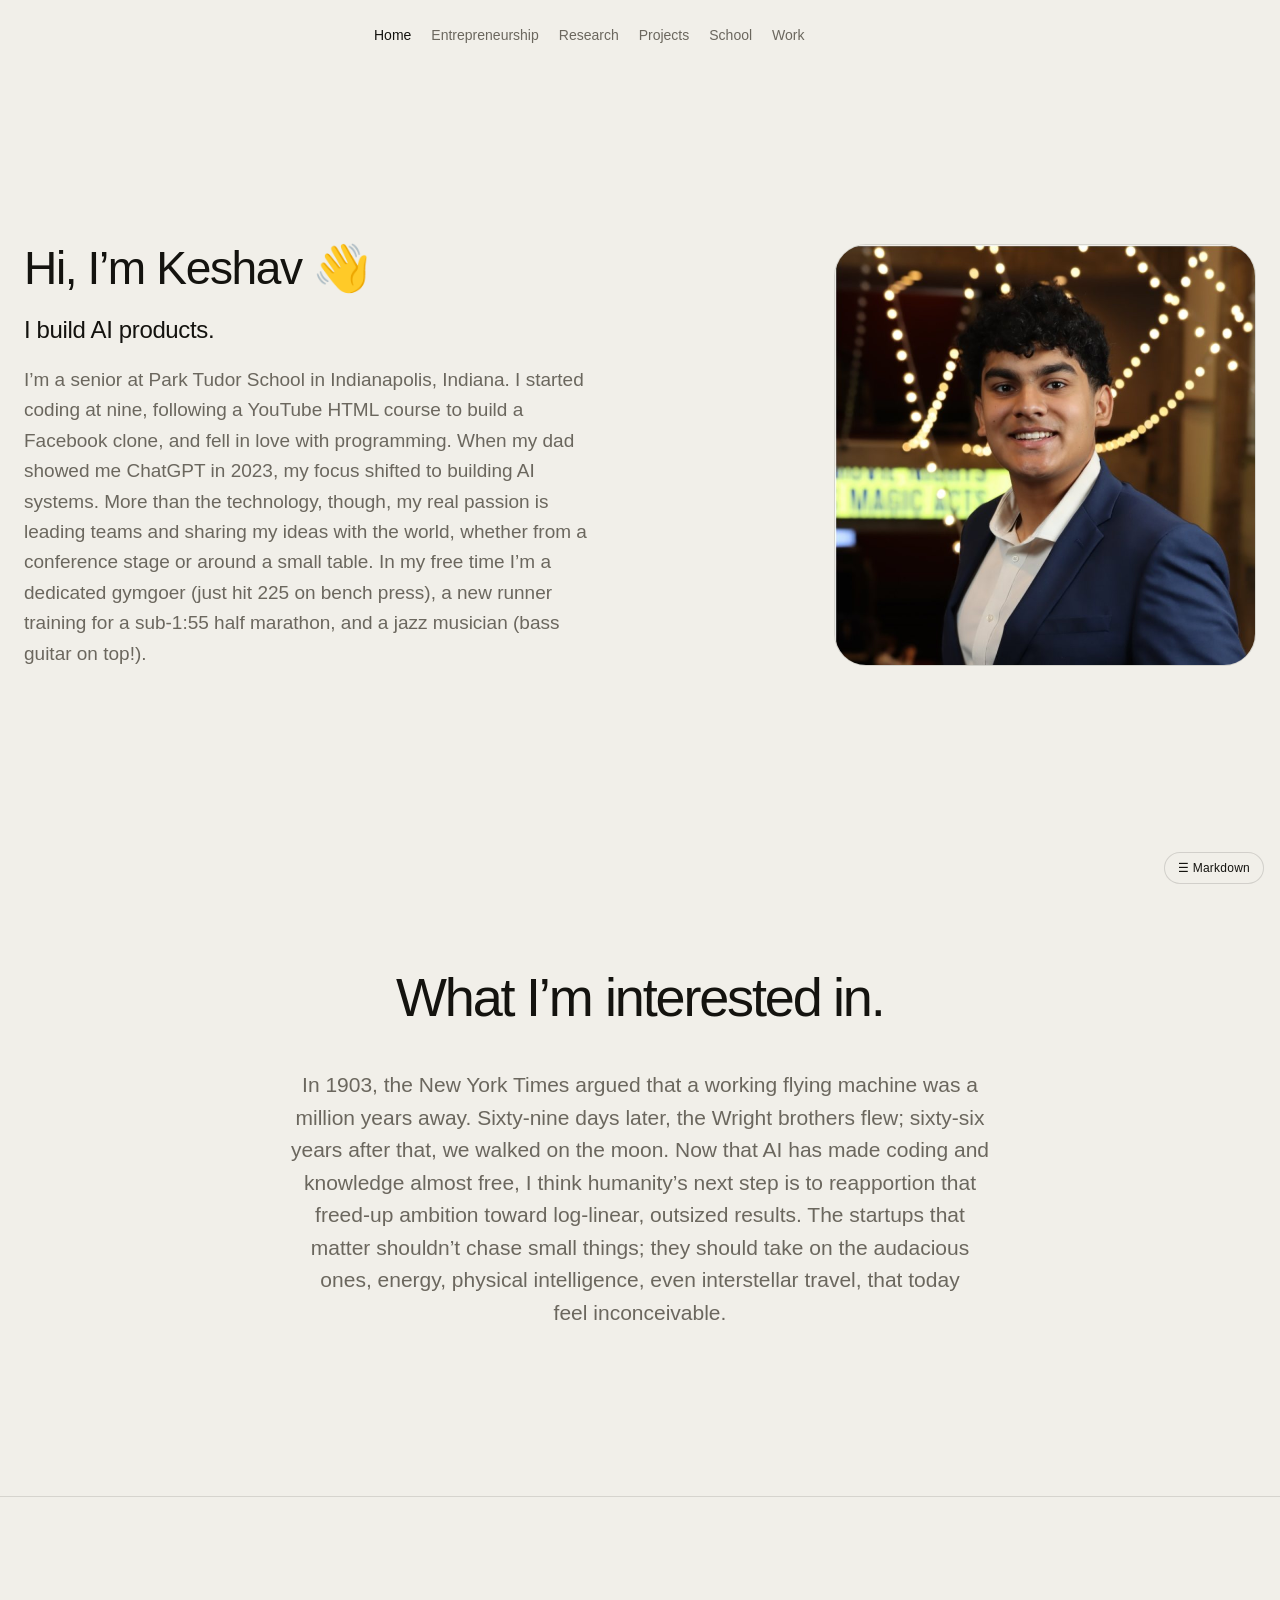
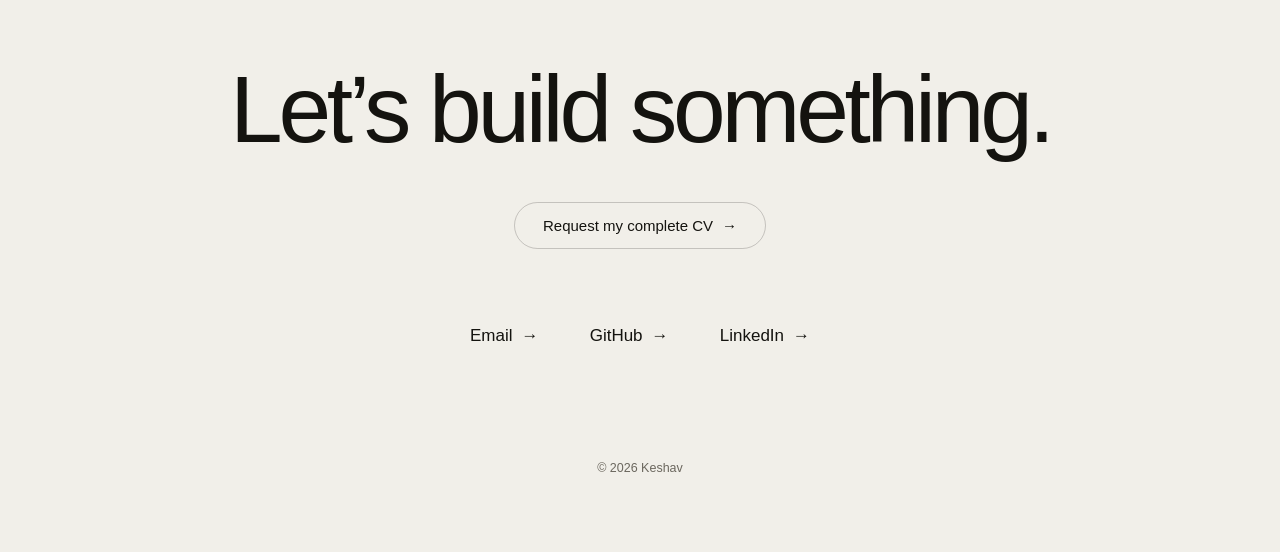
==== index.html @ a2567c6c "Link the EP live demo and note its ONNX Runtime port" ====
<!DOCTYPE html>
<html lang="en">
<head>
<meta charset="utf-8">
<meta name="viewport" content="width=device-width, initial-scale=1">
<title>Keshav Krishnan</title>
<meta name="description" content="Keshav Krishnan builds AI products: Kilra, a digital health app on the App Store; CropConnect; an IEEE IECON 2026 first-author paper on safe battery fast charging; and FIREWATCH, CROSSING, and GridWatch.">
<meta name="author" content="Keshav Krishnan">
<meta name="theme-color" content="#f1efe9">
<link rel="canonical" href="https://keshavkrishnan.vercel.app/">
<meta property="og:type" content="profile">
<meta property="og:site_name" content="Keshav Krishnan">
<meta property="og:title" content="Keshav Krishnan">
<meta property="og:description" content="Keshav Krishnan builds AI products: Kilra, a digital health app on the App Store; CropConnect; an IEEE IECON 2026 first-author paper on safe battery fast charging; and FIREWATCH, CROSSING, and GridWatch.">
<meta property="og:url" content="https://keshavkrishnan.vercel.app/">
<meta property="og:image" content="https://keshavkrishnan.vercel.app/assets/keshav.jpg">
<meta property="og:image:width" content="800">
<meta property="og:image:height" content="800">
<meta property="og:image:alt" content="Portrait of Keshav Krishnan">
<meta name="twitter:card" content="summary">
<meta name="twitter:title" content="Keshav Krishnan">
<meta name="twitter:description" content="Keshav Krishnan builds AI products: Kilra, a digital health app on the App Store; CropConnect; an IEEE IECON 2026 first-author paper on safe battery fast charging; and FIREWATCH, CROSSING, and GridWatch.">
<meta name="twitter:image" content="https://keshavkrishnan.vercel.app/assets/keshav.jpg">
<link rel="icon" type="image/svg+xml" href="[data-uri]">
<link rel="stylesheet" href="/site.css">
<style>
html{scroll-behavior:smooth}
body{margin:0;overflow-x:clip;background:#f1efe9;color:#14130f;font-family:"Helvetica Neue",Helvetica,Arial,sans-serif;-webkit-font-smoothing:antialiased;-moz-osx-font-smoothing:grayscale}
a{color:#14130f;text-decoration:none}
a:hover{color:#6b675e}
img{display:block}
::selection{background:rgba(20,19,15,.15)}
@keyframes omUp{0%{opacity:0;transform:translateY(90px) scale(.92);filter:blur(11px)}55%{filter:blur(0)}100%{opacity:1;transform:none;filter:blur(0)}}
@keyframes omWord{0%{opacity:0;transform:translateY(1.15em) rotate(7deg) scale(.7);filter:blur(20px)}55%{filter:blur(0)}100%{opacity:1;transform:none;filter:blur(0)}}
@keyframes omLine{from{transform:scaleX(0);opacity:.15}to{transform:scaleX(1);opacity:1}}
@keyframes omInL{0%{opacity:0;transform:translateX(-155px) scale(.955);filter:blur(7px)}60%{filter:blur(0)}100%{opacity:1;transform:none;filter:blur(0)}}
@keyframes omInR{0%{opacity:0;transform:translateX(155px) scale(.955);filter:blur(7px)}60%{filter:blur(0)}100%{opacity:1;transform:none;filter:blur(0)}}
@media (prefers-reduced-motion:reduce){html{scroll-behavior:auto}*,*::before,*::after{animation:none!important;transition:none!important}}
@keyframes omImg{0%{opacity:0;clip-path:inset(23% 16% 23% 16% round 48px);transform:scale(1.22);filter:blur(9px)}60%{filter:blur(0)}100%{opacity:1;clip-path:inset(0 0 0 0 round 30px);transform:none;filter:blur(0)}}
</style>
</head>
<body>

<div style="box-sizing:border-box;max-width:580px;margin:0 auto;padding:0 24px">
  <nav class="tabs">
    <a href="/" aria-current="page">Home</a>
    <a href="/entrepreneurship">Entrepreneurship</a>
    <a href="/research">Research</a>
    <a href="/projects">Projects</a>
    <a href="/school">School</a>
    <a href="/work">Work</a>  </nav>
</div>

<main>
  <section style="min-height:72vh;display:flex;flex-direction:column;justify-content:center;padding:clamp(40px,6vw,80px) 24px clamp(56px,8vw,100px);max-width:1240px;margin:0 auto">
    <div data-reveal data-entry style="display:grid;grid-template-columns:repeat(auto-fit,minmax(280px,1fr));gap:clamp(36px,5vw,80px);align-items:center">
      <div data-etext data-slide="L">
        <div style="font-size:clamp(30px,3.6vw,48px);letter-spacing:-.03em;font-weight:500">Hi, I&#8217;m Keshav &#128075;</div>
        <div style="margin:18px 0 0;max-width:27em;font-size:clamp(18px,1.9vw,24px);line-height:1.4;color:#14130f;font-weight:500;letter-spacing:-.015em">I build AI products.</div>
        <p style="margin:18px 0 0;max-width:30em;font-size:clamp(16px,1.6vw,19px);line-height:1.6;color:#6b675e;text-wrap:pretty">I&#8217;m a senior at Park Tudor School in Indianapolis, Indiana. I started coding at nine, following a YouTube HTML course to build a Facebook clone, and fell in love with programming. When my dad showed me ChatGPT in 2023, my focus shifted to building AI systems. More than the technology, though, my real passion is leading teams and sharing my ideas with the world, whether from a conference stage or around a small table. In my free time I&#8217;m a dedicated gymgoer (just hit 225 on bench press), a new runner training for a sub-1:55 half marathon, and a jazz musician (bass guitar on top!).</p>
      </div>
      <div data-ethumb data-slide="R" data-zoom style="border-radius:32px;overflow:hidden;border:1px solid rgba(20,19,15,.12);max-width:420px;justify-self:end;width:100%">
        <img width="800" height="800" fetchpriority="high" src="assets/keshav.jpg" alt="Keshav Krishnan" style="width:100%;height:auto;transition:transform .8s cubic-bezier(.2,.7,.2,1)">
      </div>
    </div>
  </section>

  <section style="padding:clamp(64px,7vw,110px) 24px clamp(110px,13vw,200px);max-width:1000px;margin:0 auto;text-align:center">
    <h2 data-unravel style="margin:0 auto;max-width:18em;font-size:clamp(28px,4.4vw,54px);line-height:1.04;letter-spacing:-.04em;font-weight:500">What I&#8217;m interested in.</h2>
    <p data-reveal style="margin:clamp(26px,3.6vw,44px) auto 0;max-width:34em;font-size:clamp(17px,1.7vw,21px);line-height:1.55;color:#6b675e;text-wrap:pretty">In 1903, the New York Times argued that a working flying machine was a million years away. Sixty-nine days later, the Wright brothers flew; sixty-six years after that, we walked on the moon. Now that AI has made coding and knowledge almost free, I think humanity&#8217;s next step is to reapportion that freed-up ambition toward log-linear, outsized results. The startups that matter shouldn&#8217;t chase small things; they should take on the audacious ones, energy, physical intelligence, even interstellar travel, that today feel inconceivable.</p>
  </section>

  <footer id="contact" style="padding:clamp(108px,13vw,195px) 24px clamp(60px,6vw,80px);border-top:1px solid rgba(20,19,15,.12);text-align:center">
    <div style="max-width:1300px;margin:0 auto">
      <h2 data-unravel style="margin:0;font-size:clamp(34px,7.4vw,112px);line-height:.98;letter-spacing:-.045em;font-weight:500">Let&#8217;s build something.</h2>
      <div data-reveal style="margin-top:clamp(30px,3.6vw,52px)">
        <a href="mailto:keshav-krishnan@outlook.com?subject=Complete%20CV%20request" data-arrow style="display:inline-flex;align-items:center;gap:9px;padding:14px 28px;border-radius:999px;border:1px solid rgba(20,19,15,.2);color:#14130f;font-size:15px;font-weight:500">Request my complete CV <span data-arrowtip style="display:inline-block;transition:transform .35s cubic-bezier(.2,.7,.2,1)">&#8594;</span></a>
      </div>
      <div data-reveal style="margin-top:clamp(48px,6vw,86px);display:flex;justify-content:center;flex-wrap:wrap;gap:clamp(24px,4vw,60px)">
        <a href="mailto:keshav-krishnan@outlook.com" data-arrow style="color:#14130f;font-size:17px;display:inline-flex;align-items:center;gap:9px">Email <span data-arrowtip style="display:inline-block;transition:transform .35s cubic-bezier(.2,.7,.2,1)">&#8594;</span></a>
        <a href="https://github.com/keshavkrishnan08" target="_blank" rel="noopener" data-arrow style="color:#14130f;font-size:17px;display:inline-flex;align-items:center;gap:9px">GitHub <span data-arrowtip style="display:inline-block;transition:transform .35s cubic-bezier(.2,.7,.2,1)">&#8594;</span></a>
        <a href="https://www.linkedin.com/in/keshav-krishnan-897394356/" target="_blank" rel="noopener" data-arrow style="color:#14130f;font-size:17px;display:inline-flex;align-items:center;gap:9px">LinkedIn <span data-arrowtip style="display:inline-block;transition:transform .35s cubic-bezier(.2,.7,.2,1)">&#8594;</span></a>
      </div>
      <div style="margin-top:clamp(72px,9vw,130px);font-size:12.5px;color:#6b675e">&#169; 2026 Keshav</div>
    </div>
  </footer>
</main>

<script>
/* Scroll interactions: reveal, word unravel, slide and image zoom on enter.
   Vanilla JS, no framework or runtime, so the page is a single static file. */
(function () {
  var app = {
    _io: null, _probe: null, _onScroll: null, _motion: false, _armed: false,

    wire: function () {
      const root = document.body;

      if (!this._io) {
        root.querySelectorAll("[data-m]:not([data-played])").forEach((el) => {
          el.style.opacity = "";
          el.style.transform = "";
          el.querySelectorAll("span[data-w]").forEach((s) => { s.style.opacity = ""; });
        });
      }

      root.querySelectorAll("[data-entry]").forEach((el, i) => {
        const text = el.querySelector("[data-etext]");
        const thumb = el.querySelector("[data-ethumb]");
        if (!text || !thumb) return;
        const flip = i % 2 === 1;
        text.style.order = flip ? "2" : "1";
        thumb.style.order = flip ? "1" : "2";
        text.style.textAlign = flip ? "right" : "left";
        text.querySelectorAll("p").forEach((p) => { p.style.marginLeft = flip ? "auto" : "0"; });
        text.dataset.slide = flip ? "R" : "L";
        thumb.dataset.slide = flip ? "L" : "R";
      });

      root.querySelectorAll("[data-zoom]:not([data-hov])").forEach((el) => {
        el.dataset.hov = "1";
        const img = el.querySelector("img");
        el.addEventListener("mouseenter", () => { if (img) img.style.transform = "scale(1.03)"; });
        el.addEventListener("mouseleave", () => { if (img) img.style.transform = "none"; });
      });

      root.querySelectorAll("[data-arrow]:not([data-hov])").forEach((el) => {
        el.dataset.hov = "1";
        const tip = el.querySelector("[data-arrowtip]");
        if (!tip) return;
        el.addEventListener("mouseenter", () => { tip.style.transform = "translateX(4px)"; });
        el.addEventListener("mouseleave", () => { tip.style.transform = "none"; });
      });

      const still = window.matchMedia && window.matchMedia("(prefers-reduced-motion: reduce)").matches;
      if (still) return;

      if (!this._probe && typeof IntersectionObserver === "function") {
        this._probe = new IntersectionObserver(() => {
          this._probe.disconnect();
          this._probe = null;
          this.enableMotion();
        });
        this._probe.observe(root);
      } else if (this._motion) {
        this.enableMotion();
      }

      if (!this._onScroll) {
        this._onScroll = () => {
          document.querySelectorAll("[data-m]:not([data-played])").forEach((el) => {
            if (el.getBoundingClientRect().top < window.innerHeight * 0.99) this.play(el);
          });
        };
        window.addEventListener("scroll", this._onScroll, { passive: true });
        this._onScroll();
      }
    },

    enableMotion: function () {
      this._motion = true;
      const root = document.body;
      const io = this._io || (this._io = new IntersectionObserver((es) => {
        es.forEach((e) => {
          if (e.isIntersecting) { this.play(e.target); this._io.unobserve(e.target); }
        });
      }, { rootMargin: "0px 0px 0% 0px", threshold: 0.01 }));

      root.querySelectorAll("[data-unravel]:not([data-split])").forEach((el) => {
        el.dataset.split = "1";
        const words = (el.textContent || "").split(/\s+/).filter(Boolean);
        el.textContent = "";
        words.forEach((w, i) => {
          const s = document.createElement("span");
          s.textContent = w;
          s.style.display = "inline-block";
          s.style.willChange = "transform,filter,opacity";
          s.dataset.w = String(i);
          el.appendChild(s);
          if (i < words.length - 1) el.appendChild(document.createTextNode(" "));
        });
      });

      const pending = [];
      root.querySelectorAll("[data-reveal]:not([data-m]),[data-unravel]:not([data-m]),[data-rule]:not([data-m])").forEach((el) => {
        el.dataset.m = "1";
        if (el.getBoundingClientRect().top < window.innerHeight * 0.97) this.play(el);
        else pending.push(el);
      });

      if (!pending.length || this._armed) return;
      this._armed = true;
      const arm = () => {
        window.removeEventListener("scroll", arm);
        pending.forEach((el) => {
          if (el.dataset.played) return;
          if (el.getBoundingClientRect().top < window.innerHeight * 0.99) { this.play(el); return; }
          if (el.hasAttribute("data-unravel")) el.querySelectorAll("span[data-w]").forEach((s) => { s.style.opacity = "0"; });
          else if (el.hasAttribute("data-rule")) el.style.transform = "scaleX(0)";
          else el.style.opacity = "0";
          io.observe(el);
        });
      };
      window.addEventListener("scroll", arm, { passive: true, once: true });
    },

    play: function (el) {
      if (el.dataset.played) return;
      el.dataset.played = "1";
      if (el.hasAttribute("data-unravel")) {
        el.querySelectorAll("span[data-w]").forEach((s, i) => {
          s.style.opacity = "";
          s.style.animation = "omWord 0.98s cubic-bezier(.16,.84,.28,1) both";
          s.style.animationDelay = (i * 0.056).toFixed(3) + "s";
        });
        return;
      }
      if (el.hasAttribute("data-rule")) {
        el.style.transform = "";
        el.style.animation = "omLine 1.0s cubic-bezier(.16,.84,.28,1) .06s both";
        return;
      }
      el.style.opacity = "";
      const sides = el.querySelectorAll("[data-slide]");
      if (sides.length) {
        sides.forEach((c, i) => {
          c.style.animation = (c.dataset.slide === "L" ? "omInL" : "omInR") + " 1.15s cubic-bezier(.16,.84,.28,1) both";
          c.style.animationDelay = (i * 0.09).toFixed(2) + "s";
        });
        return;
      }
      if (el.hasAttribute("data-zoom")) {
        el.style.animation = "omImg 1.35s cubic-bezier(.16,.84,.28,1) both";
        return;
      }
      el.style.animation = "omUp 1.05s cubic-bezier(.16,.84,.28,1) both";
    }
  };

  function boot() { app.wire(); }
  if (document.readyState !== "loading") boot();
  else document.addEventListener("DOMContentLoaded", boot);
})();
</script>
<style>
#mdBtn{position:fixed;bottom:16px;right:16px;z-index:90;font:500 12px/1 "Helvetica Neue",Helvetica,Arial,sans-serif;letter-spacing:.02em;color:#14130f;background:rgba(241,239,233,.85);backdrop-filter:blur(12px);-webkit-backdrop-filter:blur(12px);border:1px solid rgba(20,19,15,.14);border-radius:999px;padding:9px 13px;cursor:pointer;display:inline-flex;align-items:center;gap:6px}
#mdBtn:hover{border-color:rgba(20,19,15,.35)}
#mdOverlay{position:fixed;inset:0;z-index:200;display:none;background:rgba(20,19,15,.28);align-items:center;justify-content:center;padding:24px}
#mdOverlay.open{display:flex}
#mdPanel{background:#f1efe9;border:1px solid rgba(20,19,15,.14);border-radius:14px;max-width:760px;width:100%;max-height:82vh;display:flex;flex-direction:column;overflow:hidden}
#mdHead{display:flex;align-items:center;gap:10px;padding:14px 18px;border-bottom:1px solid rgba(20,19,15,.12);font:14px/1 "Helvetica Neue",Helvetica,Arial,sans-serif}
#mdHead b{font-weight:500;flex:1}
#mdHead button{font:inherit;font-size:13px;color:#14130f;border:1px solid rgba(20,19,15,.18);background:transparent;border-radius:8px;padding:7px 12px;cursor:pointer}
#mdHead #mdCopy{background:#14130f;color:#f1efe9;border-color:#14130f}
#mdBody{margin:0;padding:18px 20px;overflow:auto;font:13px/1.62 ui-monospace,SFMono-Regular,Menlo,monospace;color:#14130f;white-space:pre-wrap;word-wrap:break-word}
</style>
<button id="mdBtn" onclick="document.getElementById('mdOverlay').classList.add('open')" aria-label="View this page as Markdown">&#9776; Markdown</button>
<div id="mdOverlay" onclick="if(event.target===this)this.classList.remove('open')">
  <div id="mdPanel" role="dialog" aria-label="Page as Markdown">
    <div id="mdHead"><b>This page as Markdown</b><button id="mdCopy">Copy</button><button id="mdClose">Close</button></div>
    <pre id="mdBody"># Keshav Krishnan

I build AI products. A senior at Park Tudor School in Indianapolis, Indiana.

I started coding at nine, following a YouTube HTML course to build a Facebook clone, and fell in love with programming. When my dad showed me ChatGPT in 2023, my focus shifted to building AI systems. More than the technology, though, my real passion is leading teams and sharing my ideas with the world, whether from a conference stage or around a small table. In my free time I'm a dedicated gymgoer (just hit 225 on bench press), a new runner training for a sub-1:55 half marathon, and a jazz musician (bass guitar on top!).

## What I'm interested in

In 1903, the New York Times argued that a working flying machine was a million years away. Sixty-nine days later, the Wright brothers flew; sixty-six years after that, we walked on the moon. Now that AI has made coding and knowledge almost free, I think humanity's next step is to reapportion that freed-up ambition toward log-linear, outsized results. The startups that matter shouldn't chase small things; they should take on the audacious ones, energy, physical intelligence, even interstellar travel, that today feel inconceivable.

## Ventures

### Kilra: Digital Health OS
Founder, CEO. I built and lead the product end to end, from the custom ML models to the AI-driven growth. People log symptoms, medications, sleep, and stress, and Kilra learns how their body reacts, surfacing the real triggers behind how they feel, so they can adjust their lifestyle quickly instead of waiting on expensive, drawn-out doctor visits.
- $10K annualized revenue
- Tech: Swift, SwiftUI, SwiftData, HealthKit, CloudKit, Core ML, scikit-learn
- GitHub: https://github.com/keshavkrishnan08/Kilra
- iOS, live on the App Store: https://apps.apple.com/us/app/kilra-symptom-tracker/id6760767331

### CropConnect
Founder. Done-for-you local produce sourcing for restaurants. Independent kitchens keep three to five cents on every dollar and have already cut everything they can, so the only real lever left is charging more, and food from a named farm down the road is how they do it: the menu price moves, the food cost barely does, and that gap is almost pure profit. CropConnect runs the entire supply side, finding and vetting the farms and delivering every week, so the kitchen just cooks.
- Tech: Next.js, React, TypeScript, Tailwind CSS, Supabase, Stripe, Leaflet, Vercel
- Live: https://cropconnect.dev

## Selected research

### Safe Fast Charging Robust to Battery Aging
1st Author (IEEE IECON 2026). We built a solver-free safety filter for battery fast charging. Across 156 aged-cell tests at 56 microseconds per step it produced zero failures, where the standard approach failed every time. Accepted at IEEE IECON 2026 as first author.
- Tech: Python, NumPy, PyBaMM (Doyle-Fuller-Newman model), OSQP and PPO-Lagrangian baselines
- GitHub: https://github.com/keshavkrishnan08/safe-charge

### The Carbon Effect of Flexible Computing Loads: A Distribution-Free Theory of Dispatch, Investment, and Optimal Contracts
1st Author, Project Coordinator, George Mason University, Costello College of Business (ASSIP). Modeled the power draw of AI data centers and crypto mining and showed that it raises grid carbon unless the load runs on surplus renewables, a result that held across eight demand models. Earlier in the program I stress-tested published bitcoin-mining emission claims against EIA generation data to see which ones held up. Research under Dr. Jiasun Li; presented at the George Mason student conference and published in the Journal of Student-Scientists' Research (2026).
- Paper: https://journals.gmu.edu/jssr/article/view/5665
- DOI: https://doi.org/10.13021/jssr2026.5665
- Tech: Python, NumPy, SciPy, pandas, statsmodels, matplotlib
- Screening analysis: https://github.com/keshavkrishnan08/bitcoin-mining-emissions

## Projects

### FIREWATCH: computer vision based probabilistic wildfire tracking
Built a system that fuses camera, satellite, weather and terrain into a continuously self-correcting probabilistic spread forecast, then turns it into human-in-the-loop evacuation and resource decisions. Validated it by replaying five real fires against GOES ground truth.
- Tech: Python, PyTorch, YOLO, RT-DETR, SAM 2, U-Net, OpenCV, Shapely, DuckDB, FastAPI, GOES-18 and HRRR data, React, TypeScript, deck.gl, MapLibre
- Live site: https://keshavkrishnan08.github.io/firewatch/
- GitHub: https://github.com/keshavkrishnan08/firewatch

### CROSSING: computer vision based pedestrian-vehicle safety intelligence
Built a system that watches ordinary street video, models every person, vehicle, and interaction in the scene, and predicts who a vehicle is about to hit. A learned interaction model beats an engineered time-to-collision score at forecasting near-misses (0.95 AUROC), holds its calibration, and flags a pedestrian's intent to cross roughly 2.8 seconds before they step into the road.
- Tech: Python, YOLOv3 (ONNX Runtime), OpenCV, ByteTrack, Kalman filters, homography, NumPy GRU, scikit-learn, FastAPI
- Live site: https://crossing-pi.vercel.app
- GitHub: https://github.com/keshavkrishnan08/ProjectCROSSING

### GridWatch: Indiana's data centers mapped against the power grid
Creator. Built an interactive atlas that plots every proposed and existing data center in Indiana against the grid: megawatts, water use, IURC dockets, and a projected household bill impact, with every figure linked to the public filing it came from. It tracks 76 projects across 32 counties whose active capacity already adds up to roughly 15,100 MW, about 43% of Indiana's peak demand, on a grid that is still 61% coal. A 2020 to 2035 timeline scrubs the build-out and a transparent calculator turns filed costs into a projected bill.
- Tech: TypeScript, Vite, MapLibre GL, D3, Python, Overpass API, Vitest, Playwright
- Live: https://gridwatch-indiana.vercel.app
- GitHub: https://github.com/keshavkrishnan08/GridWatch

### Forecasting crop waste across the U.S. supply chain
Inventor (provisional patent, 26 claims). Built a graph neural network that forecasts supply-chain-driven crop waste across 2,130 US counties by routing inter-regional economic shocks through a cascade diffusion model.
- Tech: PyTorch, PyTorch Geometric, scikit-learn, XGBoost, statsmodels, GeoPandas, Google Earth Engine
- GitHub: https://github.com/keshavkrishnan08/CasCrop

## Selected CV

### EP Industrial Coatings
Operations &amp; Engineering Intern (paid). Built a computer-vision quoting tool that cut quote turnaround from two weeks to five minutes at better than 90 percent accuracy, and wrote five company-wide SOPs over a five-month term.
- Tech: Python, Flask, SQLAlchemy, CLIP on ONNX Runtime (8-bit weights), NumPy, Pillow, PyTorch
- Live demo: https://enviropeel-project.onrender.com
- GitHub: https://github.com/keshavkrishnan08/Enviropeel-Project

### Park Tudor VEX Robotics: Team 6842V Vicious Vortex
Captain, Programmer, Strategy Design. Captained a six-person team to eight international placements and the most wins in the world across the 2024 and 2025 seasons, with more than 20 awards. Built our autonomy stack in C++: Monte Carlo localization, pure-pursuit path following over Bezier curves, and vision sensing. Also mentored the middle school team to a state title.

### VolunteerU
Cofounder. Cofounded a free platform that helps people launch and manage a nonprofit end to end, and helps volunteers find opportunities that actually fit them. The workspace keeps applications, roster, attendance, and verified hours in one place.
- Tech: Next.js, React, Supabase, PostHog
- Live: https://volunteeruapp.com

### Mock Trial
Cofounder &amp; President. Cofounded and lead Park Tudor's mock trial program, growing it from the ground up to 140 members. Ran the school's first bipartisan roundtable, bringing four state and national officials in front of a 50+ audience, took the team to districts, and earned an Outstanding Witness award.

## Familiar with

- Languages: Python, C++, Java, TypeScript, JavaScript, Swift, SQL
- Machine learning &amp; research: PyTorch, PyTorch Geometric, scikit-learn, XGBoost, NumPy, SciPy, pandas, statsmodels, data assimilation, Kalman and particle filters
- Computer vision: YOLO, SAM 2, CLIP, OpenCV, ONNX Runtime
- Apps: Next.js, React, FastAPI, Flask, Supabase, SwiftUI
- Agentic &amp; applied AI: agentic AI systems, prompt engineering, LLM application development, retrieval-augmented generation, fine-tuning &amp; evaluation, tool use &amp; function calling

## Contact

- Email: keshav-krishnan@outlook.com
- GitHub: https://github.com/keshavkrishnan08
- LinkedIn: https://www.linkedin.com/in/keshav-krishnan-897394356/
</pre>
  </div>
</div>
<script>
(function(){
  var ov=document.getElementById('mdOverlay'), c=document.getElementById('mdCopy'), body=document.getElementById('mdBody');
  c.onclick=function(){ navigator.clipboard.writeText(body.textContent).then(function(){ c.textContent='Copied \u2713'; setTimeout(function(){c.textContent='Copy';},1500); }); };
  document.getElementById('mdClose').onclick=function(){ ov.classList.remove('open'); };
  document.addEventListener('keydown',function(e){ if(e.key==='Escape') ov.classList.remove('open'); });
})();
</script>

</body>
</html>
---- site.css ----
/* Shared by every page: the tab bar. Inner pages also use the .doc typography below. */
:root {
  --text: #14130f;
  --muted: #6b675e;
  --bg: #f1efe9;
  --rule: rgba(20, 19, 15, 0.3);
  --type: "Helvetica Neue", Helvetica, Arial, sans-serif;
}

.tabs {
  display: flex;
  flex-wrap: wrap;
  align-items: center;
  gap: 8px 20px;
  padding: 24px 0 8px;
  font: 14px/1.6 var(--type);
}
.tabs a {
  color: var(--muted);
  text-decoration: none;
  transition: color 0.15s cubic-bezier(0.4, 0, 0.2, 1);
}
.tabs a:hover { color: var(--text); }
.tabs a[aria-current="page"] { color: var(--text); font-weight: 500; }

/* Inner pages */
body.doc {
  margin: 0;
  background: var(--bg);
  color: var(--text);
  font: 15px/1.6 var(--type);
  -webkit-font-smoothing: antialiased;
  -moz-osx-font-smoothing: grayscale;
}
body.doc ::selection { background: rgba(20, 19, 15, 0.15); }
.doc .wrap { box-sizing: border-box; max-width: 580px; margin: 0 auto; padding: 0 24px; }
.doc main { padding: 48px 0 40px; }
.doc p { margin: 0; }

.doc .group { margin-bottom: 2.5em; }
.doc .label {
  margin: 0 0 1em;
  font-size: 11px;
  line-height: 1.6;
  letter-spacing: 0.08em;
  text-transform: uppercase;
  color: var(--muted);
}
.doc .label.spaced { margin-bottom: 1.5em; }

/* Award style list */
.doc ul { list-style: none; margin: 0; padding: 0; }
.doc li { padding-left: 30px; margin-bottom: 0.75em; }

/* Work style entry: name on the first line, description indented below */
.doc .entry { padding-left: 30px; text-indent: -30px; margin-bottom: 1.75em; }
.doc .entry .name { font-weight: 500; }
.doc .entry .desc { display: inline-block; padding-left: 30px; text-indent: 0; }

/* Publication style entry */
.doc .pub { padding-left: 30px; margin-bottom: 2.5em; }
.doc .pub:last-child { margin-bottom: 0; }
.doc .meta { display: block; margin-top: 0.35em; font-size: 13px; line-height: 1.5; color: var(--muted); }
.doc .links { display: block; font-size: 13px; }
.doc .links a + a { margin-left: 14px; }

.doc a.u {
  color: inherit;
  text-decoration: underline;
  text-decoration-color: var(--rule);
  text-underline-offset: 3px;
  transition: opacity 0.15s cubic-bezier(0.4, 0, 0.2, 1);
}
.doc a.u:hover { opacity: 0.7; }

/* Home */
.doc main.home { padding: 80px 0 40px; }
.home h1 {
  margin: 0 0 20px;
  font-size: clamp(44px, 12vw, 72px);
  font-weight: 500;
  line-height: 1.05;
  letter-spacing: -0.02em;
}
.home .bio { max-width: 480px; }
.home .home-label { margin: 40px 0 1em; }
.social { display: flex; gap: 20px; margin-top: 64px; }
.social a { color: var(--muted); transition: opacity 0.15s cubic-bezier(0.4, 0, 0.2, 1); }
.social a:hover { opacity: 0.7; }
.social svg { display: block; width: 17px; height: 17px; }

@media (max-width: 420px) {
  .tabs { gap: 6px 16px; }
}
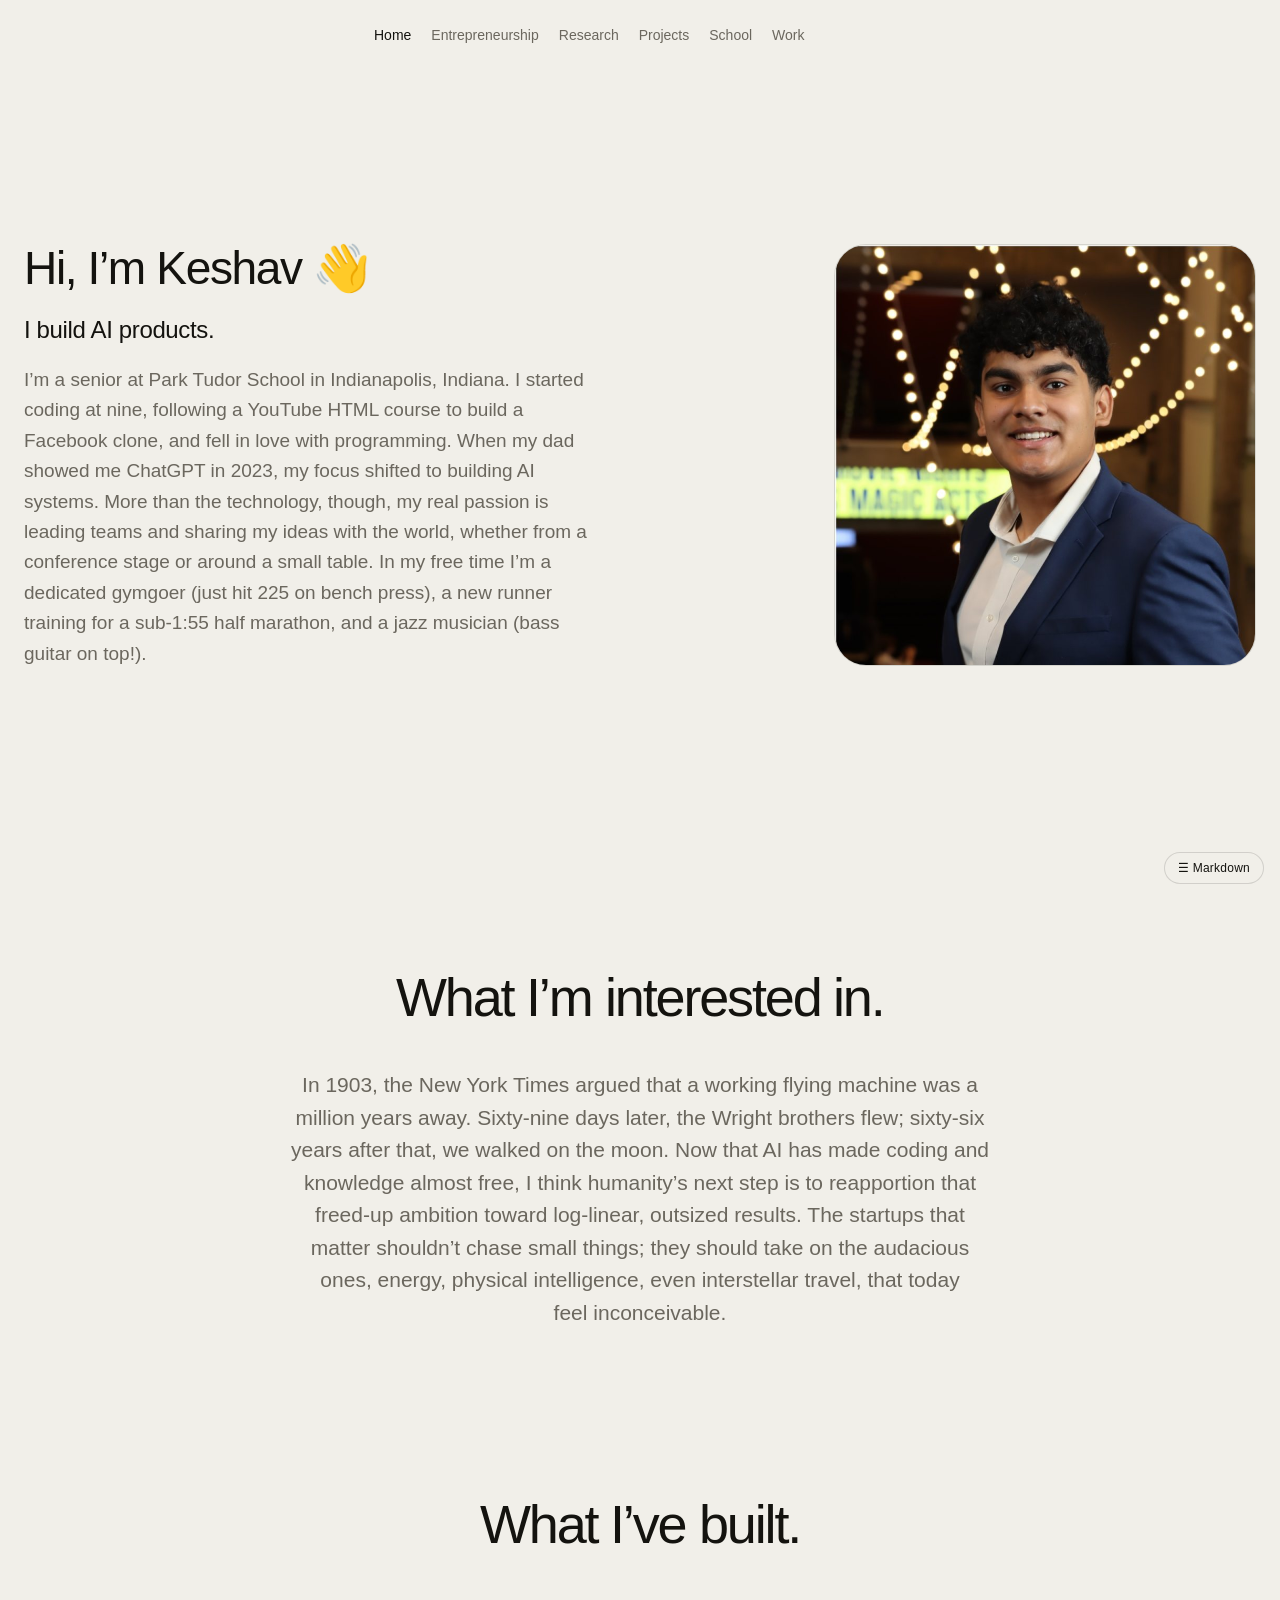
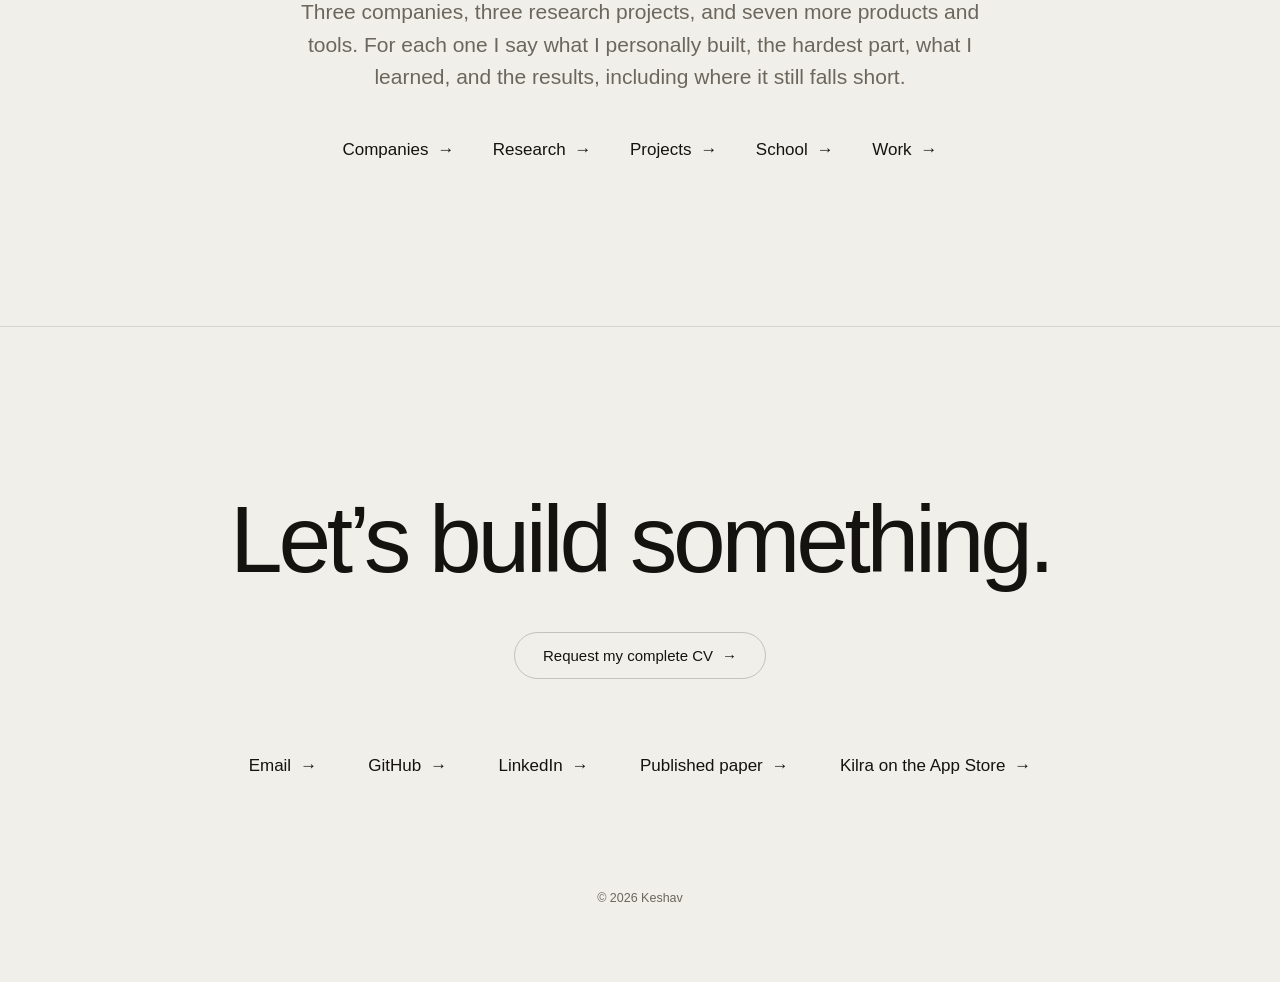
==== commit db16f9ca: "Tell each project's story: what I built, the challenge, what I learned, results Every entry on the i" ====
--- a/index.html
+++ b/index.html
@@ -70,6 +70,18 @@
     <p data-reveal style="margin:clamp(26px,3.6vw,44px) auto 0;max-width:34em;font-size:clamp(17px,1.7vw,21px);line-height:1.55;color:#6b675e;text-wrap:pretty">In 1903, the New York Times argued that a working flying machine was a million years away. Sixty-nine days later, the Wright brothers flew; sixty-six years after that, we walked on the moon. Now that AI has made coding and knowledge almost free, I think humanity&#8217;s next step is to reapportion that freed-up ambition toward log-linear, outsized results. The startups that matter shouldn&#8217;t chase small things; they should take on the audacious ones, energy, physical intelligence, even interstellar travel, that today feel inconceivable.</p>
   </section>
 
+  <section style="padding:0 24px clamp(110px,13vw,200px);max-width:1000px;margin:0 auto;text-align:center">
+    <h2 data-unravel style="margin:0 auto;max-width:18em;font-size:clamp(28px,4.4vw,54px);line-height:1.04;letter-spacing:-.04em;font-weight:500">What I&#8217;ve built.</h2>
+    <p data-reveal style="margin:clamp(26px,3.6vw,44px) auto 0;max-width:34em;font-size:clamp(17px,1.7vw,21px);line-height:1.55;color:#6b675e;text-wrap:pretty">Three companies, three research projects, and seven more products and tools. For each one I say what I personally built, the hardest part, what I learned, and the results, including where it still falls short.</p>
+    <div data-reveal style="margin-top:clamp(30px,3.6vw,48px);display:flex;justify-content:center;flex-wrap:wrap;gap:clamp(18px,3vw,40px)">
+      <a href="/entrepreneurship" data-arrow style="color:#14130f;font-size:17px;display:inline-flex;align-items:center;gap:9px">Companies <span data-arrowtip style="display:inline-block;transition:transform .35s cubic-bezier(.2,.7,.2,1)">&#8594;</span></a>
+      <a href="/research" data-arrow style="color:#14130f;font-size:17px;display:inline-flex;align-items:center;gap:9px">Research <span data-arrowtip style="display:inline-block;transition:transform .35s cubic-bezier(.2,.7,.2,1)">&#8594;</span></a>
+      <a href="/projects" data-arrow style="color:#14130f;font-size:17px;display:inline-flex;align-items:center;gap:9px">Projects <span data-arrowtip style="display:inline-block;transition:transform .35s cubic-bezier(.2,.7,.2,1)">&#8594;</span></a>
+      <a href="/school" data-arrow style="color:#14130f;font-size:17px;display:inline-flex;align-items:center;gap:9px">School <span data-arrowtip style="display:inline-block;transition:transform .35s cubic-bezier(.2,.7,.2,1)">&#8594;</span></a>
+      <a href="/work" data-arrow style="color:#14130f;font-size:17px;display:inline-flex;align-items:center;gap:9px">Work <span data-arrowtip style="display:inline-block;transition:transform .35s cubic-bezier(.2,.7,.2,1)">&#8594;</span></a>
+    </div>
+  </section>
+
   <footer id="contact" style="padding:clamp(108px,13vw,195px) 24px clamp(60px,6vw,80px);border-top:1px solid rgba(20,19,15,.12);text-align:center">
     <div style="max-width:1300px;margin:0 auto">
       <h2 data-unravel style="margin:0;font-size:clamp(34px,7.4vw,112px);line-height:.98;letter-spacing:-.045em;font-weight:500">Let&#8217;s build something.</h2>
@@ -80,6 +92,8 @@
         <a href="mailto:keshav-krishnan@outlook.com" data-arrow style="color:#14130f;font-size:17px;display:inline-flex;align-items:center;gap:9px">Email <span data-arrowtip style="display:inline-block;transition:transform .35s cubic-bezier(.2,.7,.2,1)">&#8594;</span></a>
         <a href="https://github.com/keshavkrishnan08" target="_blank" rel="noopener" data-arrow style="color:#14130f;font-size:17px;display:inline-flex;align-items:center;gap:9px">GitHub <span data-arrowtip style="display:inline-block;transition:transform .35s cubic-bezier(.2,.7,.2,1)">&#8594;</span></a>
         <a href="https://www.linkedin.com/in/keshav-krishnan-897394356/" target="_blank" rel="noopener" data-arrow style="color:#14130f;font-size:17px;display:inline-flex;align-items:center;gap:9px">LinkedIn <span data-arrowtip style="display:inline-block;transition:transform .35s cubic-bezier(.2,.7,.2,1)">&#8594;</span></a>
+        <a href="https://doi.org/10.13021/jssr2026.5665" target="_blank" rel="noopener" data-arrow style="color:#14130f;font-size:17px;display:inline-flex;align-items:center;gap:9px">Published paper <span data-arrowtip style="display:inline-block;transition:transform .35s cubic-bezier(.2,.7,.2,1)">&#8594;</span></a>
+        <a href="https://apps.apple.com/us/app/kilra-symptom-tracker/id6760767331" target="_blank" rel="noopener" data-arrow style="color:#14130f;font-size:17px;display:inline-flex;align-items:center;gap:9px">Kilra on the App Store <span data-arrowtip style="display:inline-block;transition:transform .35s cubic-bezier(.2,.7,.2,1)">&#8594;</span></a>
       </div>
       <div style="margin-top:clamp(72px,9vw,130px);font-size:12.5px;color:#6b675e">&#169; 2026 Keshav</div>
     </div>
@@ -271,32 +285,39 @@
 ## Ventures
 
 ### Kilra: Digital Health OS
-Founder, CEO. I built and lead the product end to end, from the custom ML models to the AI-driven growth. People log symptoms, medications, sleep, and stress, and Kilra learns how their body reacts, surfacing the real triggers behind how they feel, so they can adjust their lifestyle quickly instead of waiting on expensive, drawn-out doctor visits.
+Founder, CEO. I built and lead the product end to end, from the on-device statistics to the AI-driven growth. People log symptoms, medications, sleep, and stress, and Kilra tests which factors go with their worse days, surfacing the real triggers behind how they feel, so they can adjust their lifestyle quickly instead of waiting on expensive, drawn-out doctor visits.
 - $10K annualized revenue
 - Tech: Swift, SwiftUI, SwiftData, HealthKit, CloudKit, Core ML, scikit-learn
 - GitHub: https://github.com/keshavkrishnan08/Kilra
 - iOS, live on the App Store: https://apps.apple.com/us/app/kilra-symptom-tracker/id6760767331
+- Website: https://kilra.vercel.app
 
 ### CropConnect
 Founder. Done-for-you local produce sourcing for restaurants. Independent kitchens keep three to five cents on every dollar and have already cut everything they can, so the only real lever left is charging more, and food from a named farm down the road is how they do it: the menu price moves, the food cost barely does, and that gap is almost pure profit. CropConnect runs the entire supply side, finding and vetting the farms and delivering every week, so the kitchen just cooks.
-- Tech: Next.js, React, TypeScript, Tailwind CSS, Supabase, Stripe, Leaflet, Vercel
+- Tech: Next.js, React, TypeScript, Tailwind CSS, Supabase, Leaflet, Vercel
 - Live: https://cropconnect.dev
 
 ## Selected research
 
 ### Safe Fast Charging Robust to Battery Aging
-1st Author (IEEE IECON 2026). We built a solver-free safety filter for battery fast charging. Across 156 aged-cell tests at 56 microseconds per step it produced zero failures, where the standard approach failed every time. Accepted at IEEE IECON 2026 as first author.
-- Tech: Python, NumPy, PyBaMM (Doyle-Fuller-Newman model), OSQP and PPO-Lagrangian baselines
+Sole author (accepted at IEEE IECON 2026). A safety filter for lithium-ion fast charging with no optimizer in the loop: a fixed bisection on a reduced-order cell model. In simulation it kept temperature and voltage within limits on all 156 aged-cell draws, at a median 56 microseconds per step, while standard fast-charging protocols broke the limits in all 40 warm conditions tested.
+- Tech: Python, NumPy, SciPy, OSQP baseline
 - GitHub: https://github.com/keshavkrishnan08/safe-charge
 
 ### The Carbon Effect of Flexible Computing Loads: A Distribution-Free Theory of Dispatch, Investment, and Optimal Contracts
-1st Author, Project Coordinator, George Mason University, Costello College of Business (ASSIP). Modeled the power draw of AI data centers and crypto mining and showed that it raises grid carbon unless the load runs on surplus renewables, a result that held across eight demand models. Earlier in the program I stress-tested published bitcoin-mining emission claims against EIA generation data to see which ones held up. Research under Dr. Jiasun Li; presented at the George Mason student conference and published in the Journal of Student-Scientists' Research (2026).
+1st Author, Project Coordinator, George Mason University, Costello College of Business (ASSIP). Modeled the power draw of AI data centers and crypto mining and showed that it raises grid carbon unless the load runs on surplus renewables, a result proved in closed form for a general demand distribution and checked numerically. Earlier in the program I stress-tested published bitcoin-mining emission claims against EIA generation data to see which ones held up. Research under Dr. Jiasun Li; presented at the George Mason student conference and published in the Journal of Student-Scientists' Research (2026).
 - Paper: https://journals.gmu.edu/jssr/article/view/5665
 - DOI: https://doi.org/10.13021/jssr2026.5665
+- Code (team repository): https://github.com/keshavkrishnan08/flexible-load-carbon
 - Tech: Python, NumPy, SciPy, pandas, statsmodels, matplotlib
 - Screening analysis: https://github.com/keshavkrishnan08/bitcoin-mining-emissions
 
 ## Projects
+
+### ECHO: finding people with Wi-Fi, no cameras
+Built a system that turns the radio signals between ordinary Wi-Fi devices into a live 3D picture of where people are, and marks space no link observes as unknown rather than empty. A seeded channel simulator, a signal pipeline, Bayesian radio tomography, and a Hungarian and Kalman tracker run in the browser; a Python port matches the TypeScript engine bit for bit and a C++20 library reproduces the signal processing.
+- Tech: TypeScript, Next.js, React Three Fiber, Web Workers, Python, FastAPI, C++20
+- GitHub: https://github.com/keshavkrishnan08/ECHOSPACE
 
 ### FIREWATCH: computer vision based probabilistic wildfire tracking
 Built a system that fuses camera, satellite, weather and terrain into a continuously self-correcting probabilistic spread forecast, then turns it into human-in-the-loop evacuation and resource decisions. Validated it by replaying five real fires against GOES ground truth.
@@ -318,13 +339,13 @@
 
 ### Forecasting crop waste across the U.S. supply chain
 Inventor (provisional patent, 26 claims). Built a graph neural network that forecasts supply-chain-driven crop waste across 2,130 US counties by routing inter-regional economic shocks through a cascade diffusion model.
-- Tech: PyTorch, PyTorch Geometric, scikit-learn, XGBoost, statsmodels, GeoPandas, Google Earth Engine
+- Tech: PyTorch, scikit-learn, XGBoost, statsmodels, GeoPandas
 - GitHub: https://github.com/keshavkrishnan08/CasCrop
 
 ## Selected CV
 
 ### EP Industrial Coatings
-Operations &amp; Engineering Intern (paid). Built a computer-vision quoting tool that cut quote turnaround from two weeks to five minutes at better than 90 percent accuracy, and wrote five company-wide SOPs over a five-month term.
+Operations &amp; Engineering Intern (paid). Built a computer-vision quoting tool that cut quote turnaround from about two weeks to about five minutes, and wrote five company-wide SOPs over a five-month term.
 - Tech: Python, Flask, SQLAlchemy, CLIP on ONNX Runtime (8-bit weights), NumPy, Pillow, PyTorch
 - Live demo: https://enviropeel-project.onrender.com
 - GitHub: https://github.com/keshavkrishnan08/Enviropeel-Project
@@ -340,10 +361,16 @@
 ### Mock Trial
 Cofounder &amp; President. Cofounded and lead Park Tudor's mock trial program, growing it from the ground up to 140 members. Ran the school's first bipartisan roundtable, bringing four state and national officials in front of a 50+ audience, took the team to districts, and earned an Outstanding Witness award.
 
+### DECA
+International Career Development Conference qualifier: qualified for DECA's international round of business competitions.
+
+### Speech and Debate
+NSDA District finalist: reached the finals at the National Speech and Debate Association district tournament.
+
 ## Familiar with
 
 - Languages: Python, C++, Java, TypeScript, JavaScript, Swift, SQL
-- Machine learning &amp; research: PyTorch, PyTorch Geometric, scikit-learn, XGBoost, NumPy, SciPy, pandas, statsmodels, data assimilation, Kalman and particle filters
+- Machine learning &amp; research: PyTorch, scikit-learn, XGBoost, NumPy, SciPy, pandas, statsmodels, data assimilation, Kalman and particle filters
 - Computer vision: YOLO, SAM 2, CLIP, OpenCV, ONNX Runtime
 - Apps: Next.js, React, FastAPI, Flask, Supabase, SwiftUI
 - Agentic &amp; applied AI: agentic AI systems, prompt engineering, LLM application development, retrieval-augmented generation, fine-tuning &amp; evaluation, tool use &amp; function calling
--- a/site.css
+++ b/site.css
@@ -61,6 +61,13 @@
 .doc .pub { padding-left: 30px; margin-bottom: 2.5em; }
 .doc .pub:last-child { margin-bottom: 0; }
 .doc .meta { display: block; margin-top: 0.35em; font-size: 13px; line-height: 1.5; color: var(--muted); }
+.doc .fact { display: block; margin-top: 0.5em; }
+.doc .fact .k { font-size: 11px; text-transform: uppercase; letter-spacing: 0.08em; color: var(--muted); margin-right: 6px; }
+.doc .stats { display: flex; flex-wrap: wrap; gap: 12px 36px; padding-left: 30px; }
+.doc .stat .num { display: block; font-size: 24px; font-weight: 500; letter-spacing: -0.01em; line-height: 1.2; font-variant-numeric: tabular-nums; }
+.doc .stat .what { display: block; font-size: 11px; text-transform: uppercase; letter-spacing: 0.08em; color: var(--muted); }
+.doc .stats + .meta { padding-left: 30px; margin-top: 0.9em; }
+.doc .more { padding-left: 30px; margin-top: -1.5em; margin-bottom: 2.5em; font-size: 13px; }
 .doc .links { display: block; font-size: 13px; }
 .doc .links a + a { margin-left: 14px; }
 
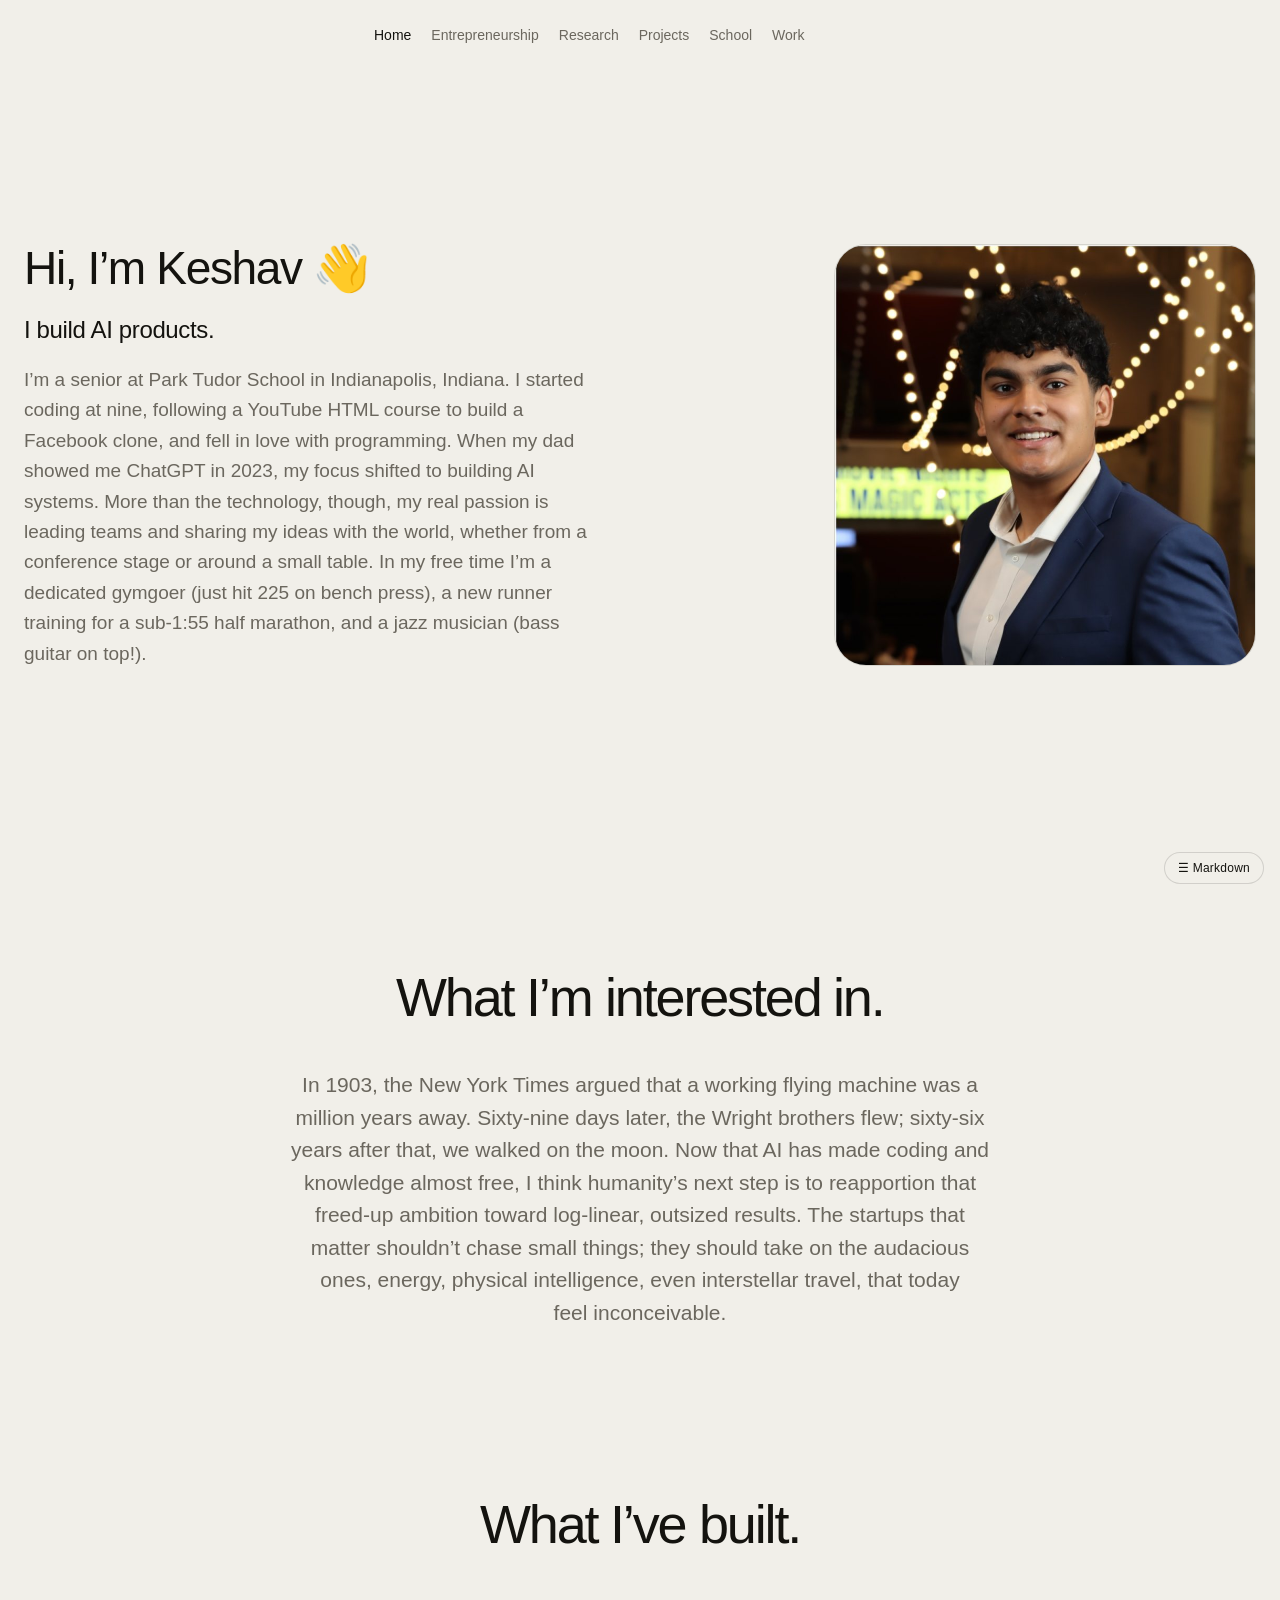
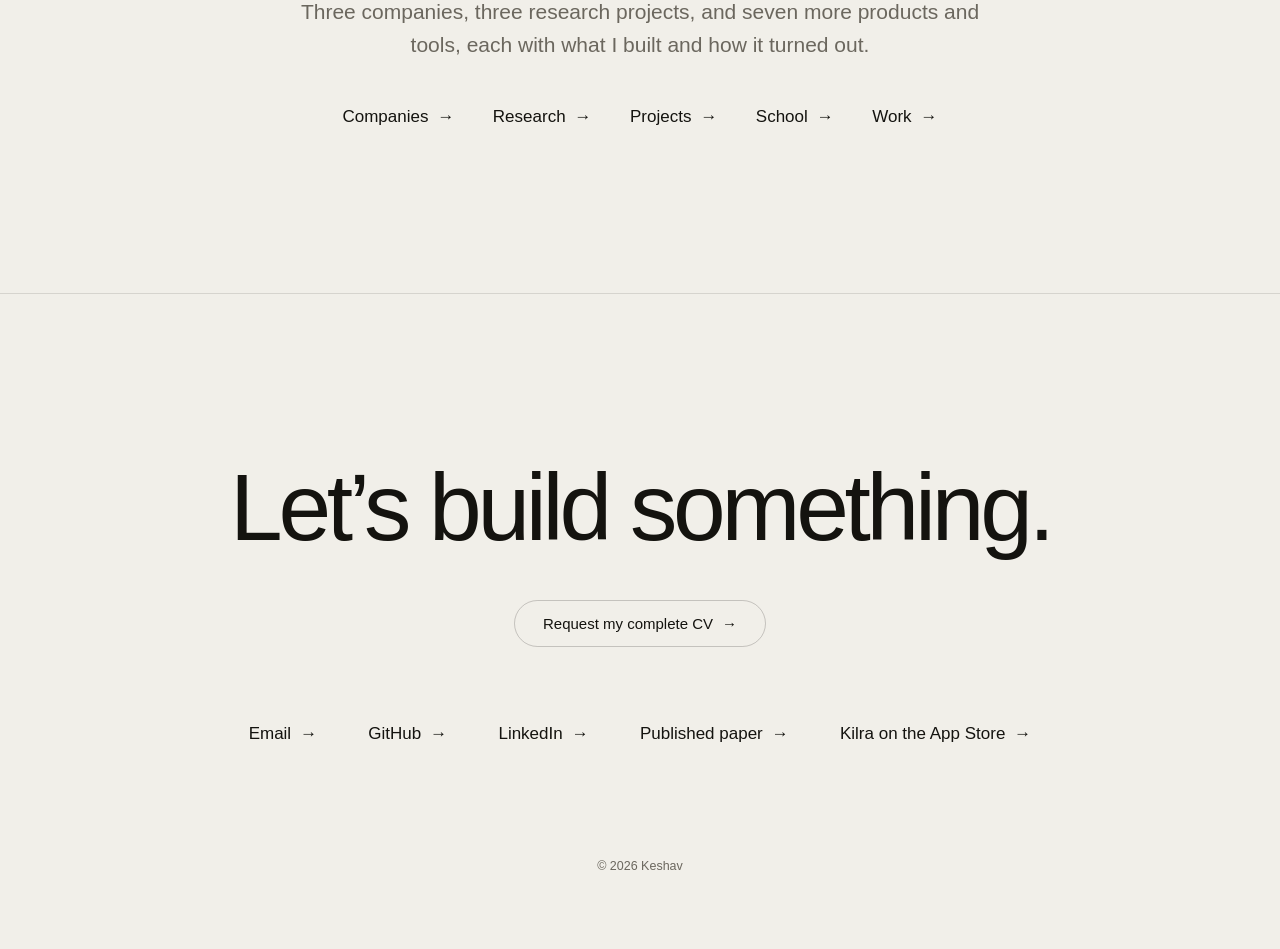
==== commit 14f50cb5: "Return to one short paragraph per project, with a little more detail Each entry says what the projec" ====
--- a/index.html
+++ b/index.html
@@ -72,7 +72,7 @@
 
   <section style="padding:0 24px clamp(110px,13vw,200px);max-width:1000px;margin:0 auto;text-align:center">
     <h2 data-unravel style="margin:0 auto;max-width:18em;font-size:clamp(28px,4.4vw,54px);line-height:1.04;letter-spacing:-.04em;font-weight:500">What I&#8217;ve built.</h2>
-    <p data-reveal style="margin:clamp(26px,3.6vw,44px) auto 0;max-width:34em;font-size:clamp(17px,1.7vw,21px);line-height:1.55;color:#6b675e;text-wrap:pretty">Three companies, three research projects, and seven more products and tools. For each one I say what I personally built, the hardest part, what I learned, and the results, including where it still falls short.</p>
+    <p data-reveal style="margin:clamp(26px,3.6vw,44px) auto 0;max-width:34em;font-size:clamp(17px,1.7vw,21px);line-height:1.55;color:#6b675e;text-wrap:pretty">Three companies, three research projects, and seven more products and tools, each with what I built and how it turned out.</p>
     <div data-reveal style="margin-top:clamp(30px,3.6vw,48px);display:flex;justify-content:center;flex-wrap:wrap;gap:clamp(18px,3vw,40px)">
       <a href="/entrepreneurship" data-arrow style="color:#14130f;font-size:17px;display:inline-flex;align-items:center;gap:9px">Companies <span data-arrowtip style="display:inline-block;transition:transform .35s cubic-bezier(.2,.7,.2,1)">&#8594;</span></a>
       <a href="/research" data-arrow style="color:#14130f;font-size:17px;display:inline-flex;align-items:center;gap:9px">Research <span data-arrowtip style="display:inline-block;transition:transform .35s cubic-bezier(.2,.7,.2,1)">&#8594;</span></a>
@@ -305,7 +305,7 @@
 - GitHub: https://github.com/keshavkrishnan08/safe-charge
 
 ### The Carbon Effect of Flexible Computing Loads: A Distribution-Free Theory of Dispatch, Investment, and Optimal Contracts
-1st Author, Project Coordinator, George Mason University, Costello College of Business (ASSIP). Modeled the power draw of AI data centers and crypto mining and showed that it raises grid carbon unless the load runs on surplus renewables, a result proved in closed form for a general demand distribution and checked numerically. Earlier in the program I stress-tested published bitcoin-mining emission claims against EIA generation data to see which ones held up. Research under Dr. Jiasun Li; presented at the George Mason student conference and published in the Journal of Student-Scientists' Research (2026).
+1st Author, Project Coordinator, George Mason University, Costello College of Business (ASSIP). Modeled the power draw of AI data centers and crypto mining and showed that it raises grid carbon unless the load runs on surplus renewables, built on distribution-free equilibrium cutoffs and an exact closed form for the change in carbon, each checked numerically. Earlier in the program I stress-tested published bitcoin-mining emission claims against EIA generation data to see which ones held up. Research under Dr. Jiasun Li; presented at the George Mason student conference and published in the Journal of Student-Scientists' Research (2026).
 - Paper: https://journals.gmu.edu/jssr/article/view/5665
 - DOI: https://doi.org/10.13021/jssr2026.5665
 - Code (team repository): https://github.com/keshavkrishnan08/flexible-load-carbon
--- a/site.css
+++ b/site.css
@@ -61,8 +61,6 @@
 .doc .pub { padding-left: 30px; margin-bottom: 2.5em; }
 .doc .pub:last-child { margin-bottom: 0; }
 .doc .meta { display: block; margin-top: 0.35em; font-size: 13px; line-height: 1.5; color: var(--muted); }
-.doc .fact { display: block; margin-top: 0.5em; }
-.doc .fact .k { font-size: 11px; text-transform: uppercase; letter-spacing: 0.08em; color: var(--muted); margin-right: 6px; }
 .doc .stats { display: flex; flex-wrap: wrap; gap: 12px 36px; padding-left: 30px; }
 .doc .stat .num { display: block; font-size: 24px; font-weight: 500; letter-spacing: -0.01em; line-height: 1.2; font-variant-numeric: tabular-nums; }
 .doc .stat .what { display: block; font-size: 11px; text-transform: uppercase; letter-spacing: 0.08em; color: var(--muted); }
